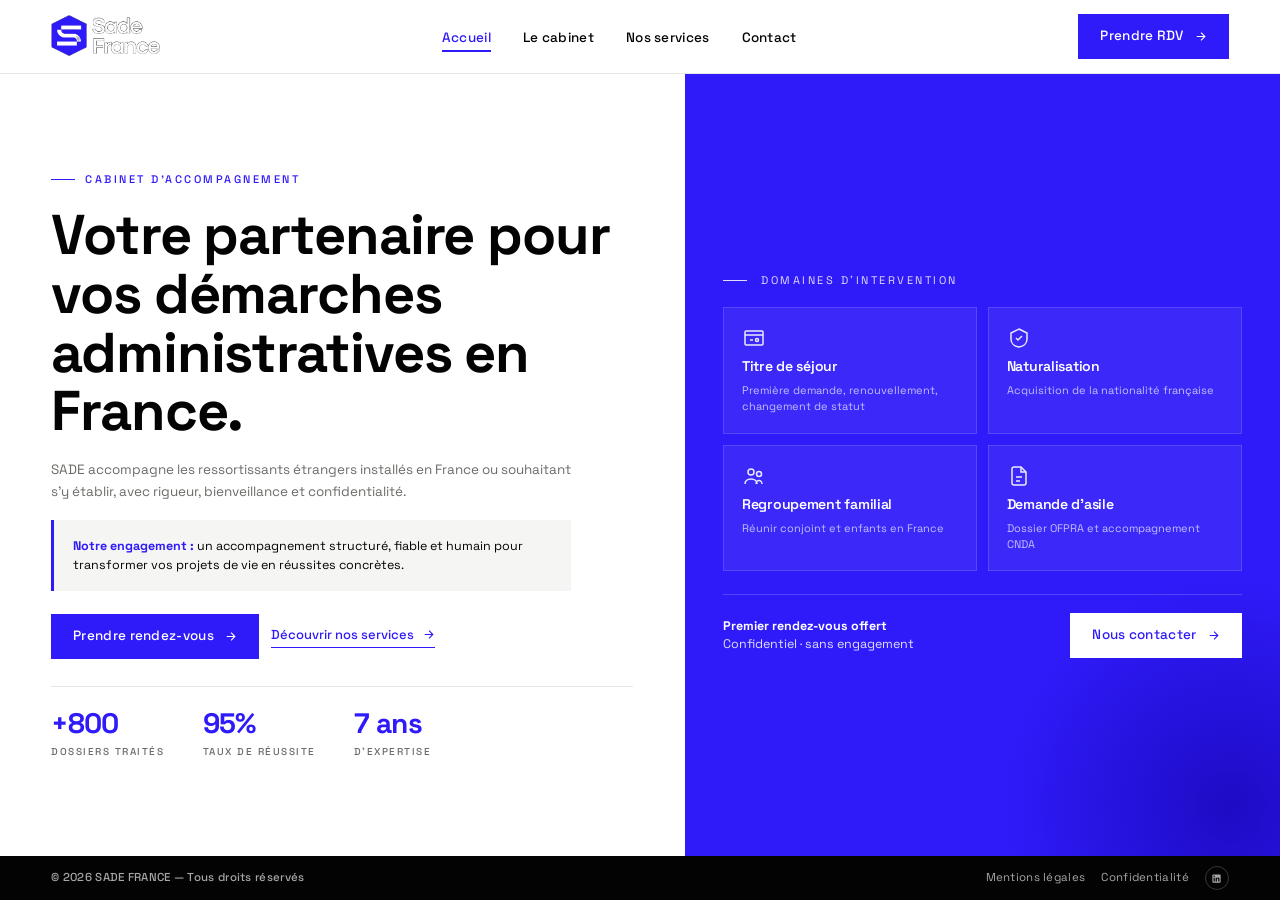
==== index.html @ 73c431ec "premier commit" ====
<!DOCTYPE html>
<html lang="fr">
<head>
<meta charset="UTF-8">
<meta name="viewport" content="width=device-width, initial-scale=1.0, viewport-fit=cover">
<title>SADE France — Accompagnement des démarches administratives</title>
<meta name="description" content="SADE accompagne les ressortissants étrangers en France dans toutes leurs démarches administratives.">
<link rel="stylesheet" href="styles.css">
<link rel="icon" type="image/png" href="assets/logo-cropped.png">
<style>
  /* HERO */
  .hero{
    display:grid;
    grid-template-columns:1.15fr 1fr;
    height:100%;
  }

  /* Left */
  .hero-left{
    padding:clamp(24px, 3.5vh, 56px) var(--pad-x);
    display:flex;
    flex-direction:column;
    justify-content:center;
    background:var(--c-white);
  }
  .hero h1{
    color:var(--c-black);
    margin:clamp(14px, 2vh, 22px) 0 clamp(14px, 2vh, 20px);
    max-width:600px;
  }
  .hero-lead{
    margin-bottom:clamp(14px, 2vh, 20px);
    max-width:520px;
    color:var(--c-text-muted);
    font-size:clamp(13.5px,1vw,15.5px);
    line-height:1.6;
  }
  .hero-engagement{
    padding:clamp(12px, 1.8vh, 18px) clamp(14px, 1.5vw, 20px);
    background:var(--c-gray-2);
    border-left:3px solid var(--c-blue);
    margin-bottom:clamp(16px, 2.5vh, 24px);
    max-width:520px;
    font-size:clamp(12.5px, .95vw, 14px);
    color:var(--c-black);
    line-height:1.55;
  }
  .hero-engagement strong{color:var(--c-blue)}
  .hero-actions{
    display:flex;
    gap:12px;
    align-items:center;
    flex-wrap:wrap;
  }
  .hero-stats{
    display:flex;
    gap:clamp(20px, 3vw, 40px);
    margin-top:clamp(20px, 3vh, 32px);
    padding-top:clamp(16px, 2.5vh, 24px);
    border-top:1px solid var(--c-gray);
  }
  .stat-num{
    font-size:clamp(22px, 2.2vw, 32px);
    font-weight:700;
    line-height:1;
    color:var(--c-blue);
    letter-spacing:-.02em;
  }
  .stat-label{
    font-size:10px;
    letter-spacing:1.5px;
    text-transform:uppercase;
    color:var(--c-text-muted);
    font-weight:500;
    margin-top:6px;
  }

  /* Right */
  .hero-right{
    background:var(--c-blue);
    color:var(--c-white);
    padding:clamp(24px, 3.5vh, 48px) clamp(20px, 3vw, 44px);
    display:flex;
    flex-direction:column;
    justify-content:center;
    position:relative;
    overflow:hidden;
  }
  .hero-right::before{
    content:'';
    position:absolute;
    bottom:-200px;right:-200px;
    width:500px;height:500px;
    background:radial-gradient(circle,var(--c-indigo) 0%,transparent 65%);
    pointer-events:none;
  }
  .hero-right > *{position:relative;z-index:2}
  .services-title{
    color:rgba(255,255,255,.85);
    font-size:11px;
    letter-spacing:2.5px;
    text-transform:uppercase;
    margin-bottom:clamp(14px, 2vh, 20px);
    display:flex;align-items:center;gap:14px;
  }
  .services-title::before{
    content:'';width:24px;height:1px;background:currentColor;
  }
  .services-grid{
    display:grid;
    grid-template-columns:1fr 1fr;
    gap:clamp(8px, 1.2vh, 12px);
  }
  .svc{
    padding:clamp(14px, 2vh, 18px) clamp(14px, 1.5vw, 18px);
    background:rgba(255,255,255,.06);
    border:1px solid rgba(255,255,255,.15);
    transition:all var(--t);
    cursor:pointer;
    text-decoration:none;
    color:inherit;
    display:flex;
    flex-direction:column;
    gap:8px;
  }
  .svc:hover{
    background:rgba(255,255,255,.12);
    border-color:rgba(255,255,255,.4);
    transform:translateY(-2px);
  }
  .svc-icon{
    width:24px;height:24px;
    color:var(--c-white);
    opacity:.9;
  }
  .svc h3{
    font-size:clamp(14px, 1.1vw, 16px);
    font-weight:600;
    color:var(--c-white);
    line-height:1.2;
  }
  .svc p{
    font-size:clamp(11px, .8vw, 12.5px);
    color:rgba(255,255,255,.7);
    line-height:1.45;
  }

  .hero-cta-row{
    margin-top:clamp(16px, 2.5vh, 24px);
    padding-top:clamp(14px, 2vh, 20px);
    border-top:1px solid rgba(255,255,255,.18);
    display:flex;
    align-items:center;
    justify-content:space-between;
    gap:12px;
    flex-wrap:wrap;
  }
  .hero-cta-row p{
    font-size:12.5px;
    color:rgba(255,255,255,.85);
    line-height:1.45;
  }
  .hero-cta-row p strong{color:var(--c-white)}

  /* ===== Mobile : on dégonfle proprement et le scroll fait le reste ===== */
  @media (max-width:860px){
    .hero{
      grid-template-columns:1fr;
      height:auto;
    }
    .hero-left{
      padding:36px var(--pad-x) 28px;
    }
    .hero-right{
      padding:36px var(--pad-x);
    }
    .hero h1{
      font-size:32px;
      margin:14px 0 16px;
    }
    .hero-lead, .hero-engagement{
      max-width:100%;
    }
    .hero-stats{
      gap:24px;
      margin-top:24px;
      padding-top:20px;
      flex-wrap:wrap;
    }
    .services-grid{
      gap:10px;
    }
  }

  @media (max-width:600px){
    .hero h1{font-size:28px}
    .hero-actions{width:100%}
    .hero-actions .btn{flex:1;justify-content:center}
    .hero-actions .link-arrow{width:100%;justify-content:center;margin-top:4px}
    .hero-stats{gap:18px 32px}
    .stat-num{font-size:24px}
    .services-grid{grid-template-columns:1fr 1fr;gap:10px}
    .svc{padding:14px}
    .hero-cta-row{flex-direction:column;align-items:stretch;text-align:left}
    .hero-cta-row .btn{justify-content:center;width:100%}
  }

  @media (max-width:380px){
    .services-grid{grid-template-columns:1fr}
  }
</style>
</head>
<body>
<div class="page">

  <!-- HEADER -->
  <header class="header">
    <a href="index.html" class="logo-link" aria-label="SADE France - Accueil">
      <img src="assets/logo-cropped.png" alt="SADE France" class="logo-img">
    </a>
    <nav class="nav-desktop" aria-label="Navigation principale">
      <ul>
        <li><a href="index.html" class="active">Accueil</a></li>
        <li><a href="cabinet.html">Le cabinet</a></li>
        <li><a href="services.html">Nos services</a></li>
        <li><a href="contact.html">Contact</a></li>
      </ul>
    </nav>
    <a href="contact.html" class="btn">
      Prendre RDV
      <svg viewBox="0 0 24 24" fill="none" stroke="currentColor" stroke-width="2"><path d="M5 12h14M13 5l7 7-7 7"/></svg>
    </a>
    <button class="burger" id="burger" aria-label="Ouvrir le menu" aria-expanded="false">
      <span></span><span></span><span></span>
    </button>
  </header>

  <nav class="nav-mobile" id="navMobile">
    <div class="nav-mobile-head">
      <a href="index.html" class="logo-link"><img src="assets/logo-light-text.png" alt="SADE France" class="logo-img"></a>
      <button class="nav-mobile-close" id="navClose" aria-label="Fermer">
        <svg viewBox="0 0 24 24" fill="none" stroke="currentColor" stroke-width="2"><path d="M18 6L6 18M6 6l12 12"/></svg>
      </button>
    </div>
    <a href="index.html">Accueil</a>
    <a href="cabinet.html">Le cabinet</a>
    <a href="services.html">Nos services</a>
    <a href="contact.html">Contact</a>
    <a href="contact.html" class="btn">
      Prendre RDV
      <svg viewBox="0 0 24 24" fill="none" stroke="currentColor" stroke-width="2"><path d="M5 12h14M13 5l7 7-7 7"/></svg>
    </a>
  </nav>

  <main class="main">
    <section class="hero">

      <div class="hero-left">
        <div class="eyebrow">Cabinet d'accompagnement</div>
        <h1>Votre partenaire pour vos démarches administratives en France.</h1>
        <p class="hero-lead">SADE accompagne les ressortissants étrangers installés en France ou souhaitant s'y établir, avec rigueur, bienveillance et confidentialité.</p>
        <div class="hero-engagement">
          <strong>Notre engagement :</strong> un accompagnement structuré, fiable et humain pour transformer vos projets de vie en réussites concrètes.
        </div>
        <div class="hero-actions">
          <a href="contact.html" class="btn">
            Prendre rendez-vous
            <svg viewBox="0 0 24 24" fill="none" stroke="currentColor" stroke-width="2"><path d="M5 12h14M13 5l7 7-7 7"/></svg>
          </a>
          <a href="services.html" class="link-arrow">
            Découvrir nos services
            <svg viewBox="0 0 24 24" fill="none" stroke="currentColor" stroke-width="2"><path d="M5 12h14M13 5l7 7-7 7"/></svg>
          </a>
        </div>
        <div class="hero-stats">
          <div class="stat">
            <div class="stat-num">+800</div>
            <div class="stat-label">Dossiers traités</div>
          </div>
          <div class="stat">
            <div class="stat-num">95%</div>
            <div class="stat-label">Taux de réussite</div>
          </div>
          <div class="stat">
            <div class="stat-num">7 ans</div>
            <div class="stat-label">D'expertise</div>
          </div>
        </div>
      </div>

      <div class="hero-right">
        <div class="services-title">Domaines d'intervention</div>
        <div class="services-grid">
          <a href="services.html#titre-sejour" class="svc">
            <svg class="svc-icon" viewBox="0 0 24 24" fill="none" stroke="currentColor" stroke-width="1.5">
              <rect x="3" y="5" width="18" height="14" rx="1"/>
              <path d="M3 9h18M8 14h3"/>
              <circle cx="15" cy="14" r="1.5"/>
            </svg>
            <h3>Titre de séjour</h3>
            <p>Première demande, renouvellement, changement de statut</p>
          </a>
          <a href="services.html#naturalisation" class="svc">
            <svg class="svc-icon" viewBox="0 0 24 24" fill="none" stroke="currentColor" stroke-width="1.5">
              <path d="M12 3l8 4v6c0 4.5-3.5 7.5-8 8-4.5-.5-8-3.5-8-8V7l8-4z"/>
              <path d="M9 12l2 2 4-4"/>
            </svg>
            <h3>Naturalisation</h3>
            <p>Acquisition de la nationalité française</p>
          </a>
          <a href="services.html#regroupement" class="svc">
            <svg class="svc-icon" viewBox="0 0 24 24" fill="none" stroke="currentColor" stroke-width="1.5">
              <circle cx="9" cy="8" r="3"/>
              <circle cx="17" cy="10" r="2.5"/>
              <path d="M3 20c0-3 2.5-5 6-5s6 2 6 5M14 20c0-2 1.5-3.5 3-3.5s3 1.5 3 3.5"/>
            </svg>
            <h3>Regroupement familial</h3>
            <p>Réunir conjoint et enfants en France</p>
          </a>
          <a href="services.html#asile" class="svc">
            <svg class="svc-icon" viewBox="0 0 24 24" fill="none" stroke="currentColor" stroke-width="1.5">
              <path d="M14 3H7a2 2 0 0 0-2 2v14a2 2 0 0 0 2 2h10a2 2 0 0 0 2-2V8l-5-5z"/>
              <path d="M14 3v5h5M9 13h6M9 17h4"/>
            </svg>
            <h3>Demande d'asile</h3>
            <p>Dossier OFPRA et accompagnement CNDA</p>
          </a>
        </div>

        <div class="hero-cta-row">
          <p><strong>Premier rendez-vous offert</strong><br>Confidentiel · sans engagement</p>
          <a href="contact.html" class="btn btn--white">
            Nous contacter
            <svg viewBox="0 0 24 24" fill="none" stroke="currentColor" stroke-width="2"><path d="M5 12h14M13 5l7 7-7 7"/></svg>
          </a>
        </div>
      </div>

    </section>
  </main>

  <footer class="footer">
    <div class="copy">© 2026 SADE FRANCE — Tous droits réservés</div>
    <div class="footer-links">
      <a href="#">Mentions légales</a>
      <a href="#">Confidentialité</a>
      <a href="#" class="footer-social" aria-label="LinkedIn">
        <svg viewBox="0 0 24 24" fill="currentColor"><path d="M19 3a2 2 0 0 1 2 2v14a2 2 0 0 1-2 2H5a2 2 0 0 1-2-2V5a2 2 0 0 1 2-2h14m-.5 15.5v-5.3a3.26 3.26 0 0 0-3.26-3.26c-.85 0-1.84.52-2.32 1.3v-1.11h-2.79v8.37h2.79v-4.93c0-.77.62-1.4 1.39-1.4a1.4 1.4 0 0 1 1.4 1.4v4.93h2.79M6.88 8.56a1.68 1.68 0 0 0 1.68-1.68c0-.93-.75-1.69-1.68-1.69a1.69 1.69 0 0 0-1.69 1.69c0 .93.76 1.68 1.69 1.68m1.39 9.94v-8.37H5.5v8.37h2.77z"/></svg>
      </a>
    </div>
  </footer>

</div>

<script>
  const burger = document.getElementById('burger');
  const navMobile = document.getElementById('navMobile');
  const navClose = document.getElementById('navClose');
  function toggleMenu(open){
    burger.classList.toggle('is-open', open);
    navMobile.classList.toggle('is-open', open);
    burger.setAttribute('aria-expanded', open);
    document.body.classList.toggle('no-scroll', open);
  }
  burger.addEventListener('click',()=>toggleMenu(!navMobile.classList.contains('is-open')));
  navClose.addEventListener('click',()=>toggleMenu(false));
  navMobile.querySelectorAll('a').forEach(a=>a.addEventListener('click',()=>toggleMenu(false)));
</script>
</body>
</html>
---- styles.css ----
/* =========================================================
   SADE FRANCE · SITE
   No-scroll desktop/tablette · scroll naturel mobile
   Charte graphique v1.0 · 2026
   ========================================================= */

@import url('https://fonts.googleapis.com/css2?family=Space+Grotesk:wght@300;400;500;600;700&display=swap');

:root{
  --c-blue:        #2F1BF9;
  --c-indigo:      #1E0BC5;
  --c-blue-light:  #4F3EFA;
  --c-black:       #030303;
  --c-white:       #FFFFFF;
  --c-gray:        #E8E8E6;
  --c-gray-2:      #F5F5F3;
  --c-gray-3:      #B8B8B6;
  --c-text-muted:  #6B6B68;

  --font: 'Space Grotesk', 'Codec Pro', system-ui, -apple-system, sans-serif;
  --pad-x: clamp(20px, 4vw, 56px);
  --t: .35s cubic-bezier(.2,.7,.2,1);

  /* Breakpoint mobile : on bascule en mode "scroll" en dessous */
  /* À utiliser dans @media (max-width: 860px) */
}

*{box-sizing:border-box;margin:0;padding:0}
html,body{height:100%}
body{
  font-family:var(--font);
  font-size:15px;
  line-height:1.55;
  color:var(--c-black);
  background:var(--c-white);
  -webkit-font-smoothing:antialiased;
  overflow-x:hidden;
}

/* =========================================
   COMPORTEMENT NO-SCROLL DESKTOP
   ========================================= */
@media (min-width: 861px){
  html,body{height:100dvh;overflow:hidden}
}

/* En dessous de 860px : scroll naturel autorisé */
@media (max-width: 860px){
  html,body{height:auto;min-height:100%;overflow-x:hidden}
  body{overflow-y:auto}
}

img,svg{max-width:100%;display:block}
a{color:inherit;text-decoration:none}
button{font:inherit;cursor:pointer;border:none;background:none;color:inherit}
ul{list-style:none}

/* =========================================
   STRUCTURE GÉNÉRALE
   ========================================= */
.page{
  display:flex;
  flex-direction:column;
  width:100%;
}

/* Desktop : grid 100vh */
@media (min-width: 861px){
  .page{
    display:grid;
    grid-template-rows:auto 1fr auto;
    height:100dvh;
    overflow:hidden;
  }
}

/* Mobile : flex naturel */
@media (max-width: 860px){
  .page{
    min-height:100dvh;
  }
}

.main{
  position:relative;
  min-height:0;
}

@media (min-width: 861px){
  .main{overflow:hidden}
}

@media (max-width: 860px){
  .main{flex:1}
}

/* =========================================
   TYPOGRAPHIE
   ========================================= */
h1,h2,h3,h4{
  font-family:var(--font);
  font-weight:700;
  line-height:1.05;
  letter-spacing:-.02em;
}
h1{font-size:clamp(28px, 4.5vw, 56px); line-height:1.05}
h2{font-size:clamp(22px, 2.5vw, 36px); line-height:1.1}
h3{font-size:clamp(16px, 1.4vw, 20px); font-weight:600; line-height:1.2}
h4{font-size:14px; font-weight:600; letter-spacing:.5px}

.eyebrow{
  display:inline-flex;align-items:center;gap:10px;
  font-size:11px;
  font-weight:500;
  letter-spacing:2.5px;
  text-transform:uppercase;
  color:var(--c-blue);
}
.eyebrow::before{
  content:'';width:24px;height:1px;background:currentColor;
}
.eyebrow.light{color:rgba(255,255,255,.85)}

.lead{
  font-size:clamp(13.5px, 1vw, 16px);
  line-height:1.6;
  color:var(--c-text-muted);
}
.lead.on-blue{color:rgba(255,255,255,.85)}

/* =========================================
   LOGO
   ========================================= */
.logo-link{
  display:flex;
  align-items:center;
  flex-shrink:0;
  height:42px;
}
.logo-img{height:100%;width:auto;display:block}

@media (max-width: 520px){
  .logo-link{height:36px}
}

/* =========================================
   HEADER
   ========================================= */
.header{
  display:flex;
  align-items:center;
  justify-content:space-between;
  gap:16px;
  padding:14px var(--pad-x);
  background:var(--c-white);
  border-bottom:1px solid var(--c-gray);
  position:relative;
  z-index:50;
  flex-shrink:0;
}

/* Sur mobile, header sticky pour rester visible au scroll */
@media (max-width: 860px){
  .header{
    position:sticky;
    top:0;
    background:rgba(255,255,255,.96);
    backdrop-filter:blur(12px);
    -webkit-backdrop-filter:blur(12px);
  }
}

.nav-desktop ul{
  display:flex;
  gap:clamp(20px,2.5vw,38px);
}
.nav-desktop a{
  font-size:13.5px;
  font-weight:500;
  letter-spacing:.3px;
  position:relative;
  padding:6px 0;
  transition:color var(--t);
}
.nav-desktop a::after{
  content:'';
  position:absolute;
  left:0;bottom:0;
  width:100%;height:1.5px;
  background:var(--c-blue);
  transform:scaleX(0);
  transform-origin:right;
  transition:transform var(--t);
}
.nav-desktop a:hover::after,
.nav-desktop a.active::after{
  transform:scaleX(1);
  transform-origin:left;
}
.nav-desktop a:hover,.nav-desktop a.active{color:var(--c-blue)}

/* Burger */
.burger{
  display:none;
  width:42px;height:42px;
  border:1px solid var(--c-gray);
  border-radius:6px;
  position:relative;
  background:var(--c-white);
  flex-shrink:0;
}
.burger span{
  position:absolute;
  left:50%;width:18px;height:1.5px;
  background:var(--c-black);
  transform:translateX(-50%);
  transition:all var(--t);
}
.burger span:nth-child(1){top:14px}
.burger span:nth-child(2){top:20px}
.burger span:nth-child(3){top:26px}
.burger.is-open span:nth-child(1){top:20px;transform:translateX(-50%) rotate(45deg)}
.burger.is-open span:nth-child(2){opacity:0}
.burger.is-open span:nth-child(3){top:20px;transform:translateX(-50%) rotate(-45deg)}

/* Drawer mobile */
.nav-mobile{
  position:fixed;
  inset:0;
  background:var(--c-blue);
  color:var(--c-white);
  z-index:60;
  display:flex;
  flex-direction:column;
  padding:24px var(--pad-x);
  gap:6px;
  transform:translateX(100%);
  transition:transform var(--t);
  overflow-y:auto;
}
.nav-mobile.is-open{transform:translateX(0)}
.nav-mobile-head{
  display:flex;
  align-items:center;
  justify-content:space-between;
  margin-bottom:24px;
  padding-bottom:20px;
  border-bottom:1px solid rgba(255,255,255,.18);
}
.nav-mobile-close{
  width:42px;height:42px;
  border:1px solid rgba(255,255,255,.3);
  border-radius:6px;
  display:grid;place-items:center;
  color:var(--c-white);
}
.nav-mobile-close svg{width:16px;height:16px}
.nav-mobile a{
  display:block;
  padding:14px 0;
  border-bottom:1px solid rgba(255,255,255,.15);
  font-size:22px;
  font-weight:600;
  transition:padding var(--t);
}
.nav-mobile a:hover{padding-left:8px}
.nav-mobile .btn{
  margin-top:24px;
  align-self:stretch;
  justify-content:center;
  background:var(--c-white);
  color:var(--c-blue);
}

/* =========================================
   BOUTONS
   ========================================= */
.btn{
  display:inline-flex;
  align-items:center;
  gap:10px;
  padding:12px 22px;
  background:var(--c-blue);
  color:var(--c-white);
  font-size:13.5px;
  font-weight:500;
  letter-spacing:.3px;
  border-radius:0;
  transition:all var(--t);
  white-space:nowrap;
}
.btn:hover{background:var(--c-indigo);transform:translateY(-1px)}
.btn svg{width:13px;height:13px;transition:transform var(--t)}
.btn:hover svg{transform:translateX(3px)}
.btn--white{background:var(--c-white);color:var(--c-blue)}
.btn--white:hover{background:var(--c-black);color:var(--c-white)}
.btn--lg{padding:14px 28px;font-size:14px}

.link-arrow{
  display:inline-flex;align-items:center;gap:8px;
  font-weight:500;
  font-size:13px;
  color:var(--c-blue);
  border-bottom:1.5px solid var(--c-blue);
  padding-bottom:2px;
  transition:gap var(--t);
}
.link-arrow:hover{gap:12px}
.link-arrow svg{width:13px;height:13px}
.link-arrow.light{color:#fff;border-color:#fff}

/* =========================================
   FOOTER
   ========================================= */
.footer{
  display:flex;
  align-items:center;
  justify-content:space-between;
  gap:16px;
  padding:10px var(--pad-x);
  background:var(--c-black);
  color:rgba(255,255,255,.65);
  font-size:11.5px;
  letter-spacing:.3px;
  flex-shrink:0;
  flex-wrap:wrap;
}
.footer .copy{font-weight:500}
.footer-links{display:flex;align-items:center;gap:16px;flex-wrap:wrap}
.footer-links a{color:rgba(255,255,255,.65);transition:color var(--t)}
.footer-links a:hover{color:var(--c-white)}
.footer-social{
  display:grid;place-items:center;
  width:24px;height:24px;
  border:1px solid rgba(255,255,255,.2);
  border-radius:50%;
  transition:all var(--t);
}
.footer-social:hover{background:var(--c-blue);border-color:var(--c-blue);color:#fff !important}
.footer-social svg{width:11px;height:11px}

@media (max-width:860px){
  .footer{padding:14px var(--pad-x);font-size:11px}
}

@media (max-width:520px){
  .footer{flex-direction:column;align-items:flex-start;gap:10px;padding:16px var(--pad-x) 20px;text-align:left}
}

/* Responsive global */
@media (max-width:860px){
  .nav-desktop{display:none}
  .header > .btn{display:none}
  .burger{display:block}
}

.no-scroll{overflow:hidden}
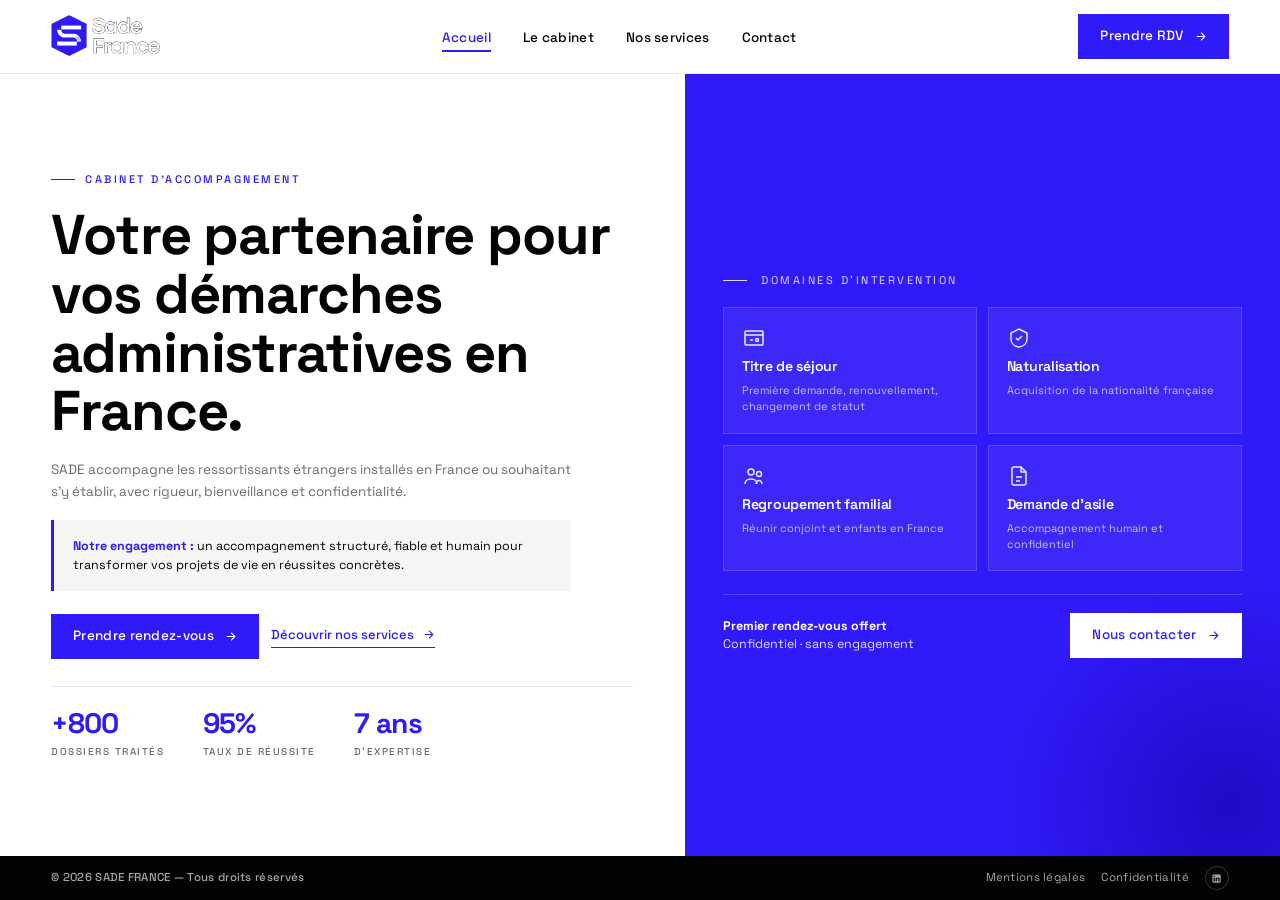
==== commit 5b694a1d: "Ajout de nouveaux fichiers" ====
--- a/index.html
+++ b/index.html
@@ -4,9 +4,33 @@
 <meta charset="UTF-8">
 <meta name="viewport" content="width=device-width, initial-scale=1.0, viewport-fit=cover">
 <title>SADE France — Accompagnement des démarches administratives</title>
-<meta name="description" content="SADE accompagne les ressortissants étrangers en France dans toutes leurs démarches administratives.">
+<meta name="description" content="SADE accompagne les ressortissants étrangers en France dans toutes leurs démarches administratives : titre de séjour, naturalisation, regroupement familial, demande d'asile.">
+
+<!-- Favicon (juste le S dans l'hexagone bleu) -->
+<link rel="icon" type="image/png" sizes="32x32" href="assets/favicon-32.png">
+<link rel="icon" type="image/png" sizes="16x16" href="assets/favicon-16.png">
+<link rel="icon" type="image/png" href="assets/favicon.png">
+<link rel="apple-touch-icon" sizes="180x180" href="assets/apple-touch-icon.png">
+
+<!-- Open Graph (partage Facebook, WhatsApp, LinkedIn, Discord, etc.) -->
+<meta property="og:type" content="website">
+<meta property="og:url" content="https://sade78.fr/">
+<meta property="og:title" content="SADE France — Accompagnement des démarches administratives">
+<meta property="og:description" content="SADE accompagne les ressortissants étrangers en France dans toutes leurs démarches administratives : titre de séjour, naturalisation, regroupement familial, demande d'asile.">
+<meta property="og:image" content="https://sade78.fr/assets/og-image.png">
+<meta property="og:image:width" content="1200">
+<meta property="og:image:height" content="630">
+<meta property="og:locale" content="fr_FR">
+<meta property="og:site_name" content="SADE France">
+
+<!-- Twitter Card -->
+<meta name="twitter:card" content="summary_large_image">
+<meta name="twitter:url" content="https://sade78.fr/">
+<meta name="twitter:title" content="SADE France — Accompagnement des démarches administratives">
+<meta name="twitter:description" content="SADE accompagne les ressortissants étrangers en France dans toutes leurs démarches administratives : titre de séjour, naturalisation, regroupement familial, demande d'asile.">
+<meta name="twitter:image" content="https://sade78.fr/assets/og-image.png">
+
 <link rel="stylesheet" href="styles.css">
-<link rel="icon" type="image/png" href="assets/logo-cropped.png">
 <style>
   /* HERO */
   .hero{
@@ -226,8 +250,7 @@
         <li><a href="contact.html">Contact</a></li>
       </ul>
     </nav>
-    <a href="contact.html" class="btn">
-      Prendre RDV
+    <a href="contact.html" class="btn">Prendre RDV
       <svg viewBox="0 0 24 24" fill="none" stroke="currentColor" stroke-width="2"><path d="M5 12h14M13 5l7 7-7 7"/></svg>
     </a>
     <button class="burger" id="burger" aria-label="Ouvrir le menu" aria-expanded="false">
@@ -246,12 +269,26 @@
     <a href="cabinet.html">Le cabinet</a>
     <a href="services.html">Nos services</a>
     <a href="contact.html">Contact</a>
-    <a href="contact.html" class="btn">
-      Prendre RDV
+    <a href="contact.html" class="btn">Prendre RDV
       <svg viewBox="0 0 24 24" fill="none" stroke="currentColor" stroke-width="2"><path d="M5 12h14M13 5l7 7-7 7"/></svg>
     </a>
   </nav>
 
+  <!-- ============================================================
+       CONTENU PRINCIPAL : HERO ACCUEIL
+       ============================================================
+       Le hero est en 2 colonnes : à gauche le texte d'accroche,
+       à droite un bloc bleu avec les 4 cartes services.
+       
+       🔧 POUR MODIFIER LE TITRE PRINCIPAL :
+          Cherchez <h1> ci-dessous et modifiez son contenu.
+       
+       🔧 POUR CHANGER LES CHIFFRES (+800 / 95% / 7 ans) :
+          Cherchez "stat-num" plus bas dans cette section.
+       
+       🔧 POUR MODIFIER LES 4 CARTES SERVICES :
+          Cherchez "<a href=\"services.html#" plus bas.
+       ============================================================ -->
   <main class="main">
     <section class="hero">
 
@@ -263,8 +300,7 @@
           <strong>Notre engagement :</strong> un accompagnement structuré, fiable et humain pour transformer vos projets de vie en réussites concrètes.
         </div>
         <div class="hero-actions">
-          <a href="contact.html" class="btn">
-            Prendre rendez-vous
+          <a href="contact.html" class="btn">Prendre rendez-vous
             <svg viewBox="0 0 24 24" fill="none" stroke="currentColor" stroke-width="2"><path d="M5 12h14M13 5l7 7-7 7"/></svg>
           </a>
           <a href="services.html" class="link-arrow">
@@ -272,6 +308,7 @@
             <svg viewBox="0 0 24 24" fill="none" stroke="currentColor" stroke-width="2"><path d="M5 12h14M13 5l7 7-7 7"/></svg>
           </a>
         </div>
+        <!-- 🔧 STATS PRINCIPALES — modifiez les chiffres ici -->
         <div class="hero-stats">
           <div class="stat">
             <div class="stat-num">+800</div>
@@ -290,6 +327,7 @@
 
       <div class="hero-right">
         <div class="services-title">Domaines d'intervention</div>
+        <!-- 🔧 4 CARTES SERVICES — modifiez le titre/description de chaque -->
         <div class="services-grid">
           <a href="services.html#titre-sejour" class="svc">
             <svg class="svc-icon" viewBox="0 0 24 24" fill="none" stroke="currentColor" stroke-width="1.5">
@@ -323,14 +361,14 @@
               <path d="M14 3v5h5M9 13h6M9 17h4"/>
             </svg>
             <h3>Demande d'asile</h3>
-            <p>Dossier OFPRA et accompagnement CNDA</p>
+            <p>Accompagnement humain et confidentiel</p>
           </a>
         </div>
 
+        <!-- 🔧 BANDEAU CTA en bas du bloc bleu -->
         <div class="hero-cta-row">
           <p><strong>Premier rendez-vous offert</strong><br>Confidentiel · sans engagement</p>
-          <a href="contact.html" class="btn btn--white">
-            Nous contacter
+          <a href="contact.html" class="btn btn--white">Nous contacter
             <svg viewBox="0 0 24 24" fill="none" stroke="currentColor" stroke-width="2"><path d="M5 12h14M13 5l7 7-7 7"/></svg>
           </a>
         </div>
@@ -342,8 +380,8 @@
   <footer class="footer">
     <div class="copy">© 2026 SADE FRANCE — Tous droits réservés</div>
     <div class="footer-links">
-      <a href="#">Mentions légales</a>
-      <a href="#">Confidentialité</a>
+      <a href="mentions-legales.html">Mentions légales</a>
+      <a href="confidentialite.html">Confidentialité</a>
       <a href="#" class="footer-social" aria-label="LinkedIn">
         <svg viewBox="0 0 24 24" fill="currentColor"><path d="M19 3a2 2 0 0 1 2 2v14a2 2 0 0 1-2 2H5a2 2 0 0 1-2-2V5a2 2 0 0 1 2-2h14m-.5 15.5v-5.3a3.26 3.26 0 0 0-3.26-3.26c-.85 0-1.84.52-2.32 1.3v-1.11h-2.79v8.37h2.79v-4.93c0-.77.62-1.4 1.39-1.4a1.4 1.4 0 0 1 1.4 1.4v4.93h2.79M6.88 8.56a1.68 1.68 0 0 0 1.68-1.68c0-.93-.75-1.69-1.68-1.69a1.69 1.69 0 0 0-1.69 1.69c0 .93.76 1.68 1.69 1.68m1.39 9.94v-8.37H5.5v8.37h2.77z"/></svg>
       </a>
--- a/styles.css
+++ b/styles.css
@@ -130,17 +130,33 @@
 
 /* =========================================
    LOGO
-   ========================================= */
+   =========================================
+   Le logo principal (texte+hexagone) a un ratio d'environ 2.6:1
+   On lui fixe une hauteur précise et on laisse la largeur s'adapter.
+   `object-fit:contain` garantit qu'il ne sera JAMAIS déformé,
+   même si un parent essaye de le compresser.
+*/
 .logo-link{
   display:flex;
   align-items:center;
-  flex-shrink:0;
+  flex-shrink:0;       /* Ne pas se rétracter quand le header devient étroit */
   height:42px;
-}
-.logo-img{height:100%;width:auto;display:block}
-
-@media (max-width: 520px){
-  .logo-link{height:36px}
+  max-width:180px;     /* Limite max pour éviter qu'il dévore le header */
+}
+.logo-img{
+  height:100%;
+  width:auto;
+  max-width:100%;
+  object-fit:contain;  /* Préserve les proportions, AUCUNE déformation possible */
+  display:block;
+}
+
+/* Sur petits écrans : on réduit la hauteur (le ratio est conservé automatiquement) */
+@media (max-width: 600px){
+  .logo-link{height:36px;max-width:150px}
+}
+@media (max-width: 380px){
+  .logo-link{height:32px;max-width:130px}
 }
 
 /* =========================================
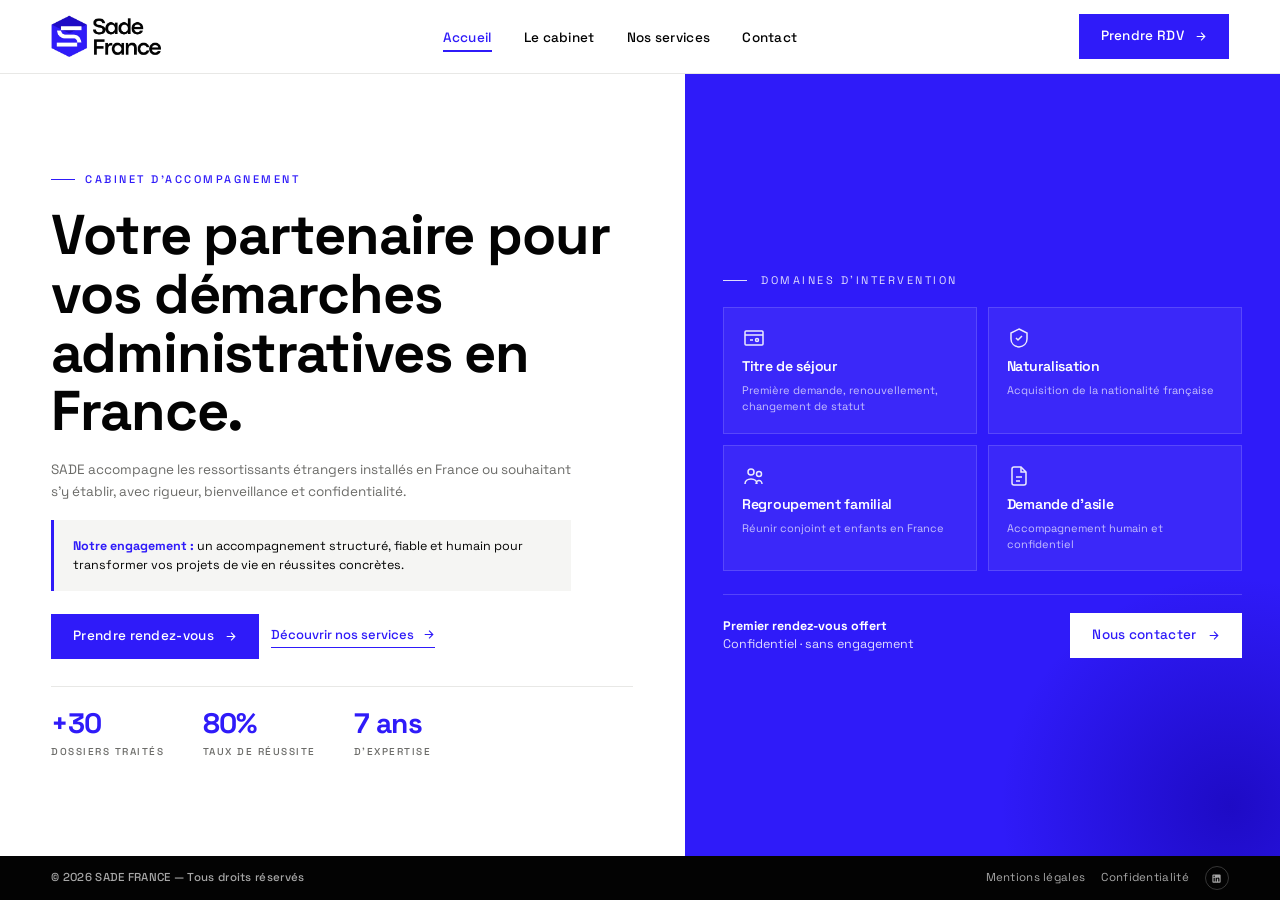
==== commit 9acf608f: "Ajout de nouveaux fichiers 3" ====
--- a/index.html
+++ b/index.html
@@ -283,7 +283,7 @@
        🔧 POUR MODIFIER LE TITRE PRINCIPAL :
           Cherchez <h1> ci-dessous et modifiez son contenu.
        
-       🔧 POUR CHANGER LES CHIFFRES (+800 / 95% / 7 ans) :
+       🔧 POUR CHANGER LES CHIFFRES (+30 / 80% / 7 ans) :
           Cherchez "stat-num" plus bas dans cette section.
        
        🔧 POUR MODIFIER LES 4 CARTES SERVICES :
@@ -311,11 +311,11 @@
         <!-- 🔧 STATS PRINCIPALES — modifiez les chiffres ici -->
         <div class="hero-stats">
           <div class="stat">
-            <div class="stat-num">+800</div>
+            <div class="stat-num">+30</div>
             <div class="stat-label">Dossiers traités</div>
           </div>
           <div class="stat">
-            <div class="stat-num">95%</div>
+            <div class="stat-num">80%</div>
             <div class="stat-label">Taux de réussite</div>
           </div>
           <div class="stat">
